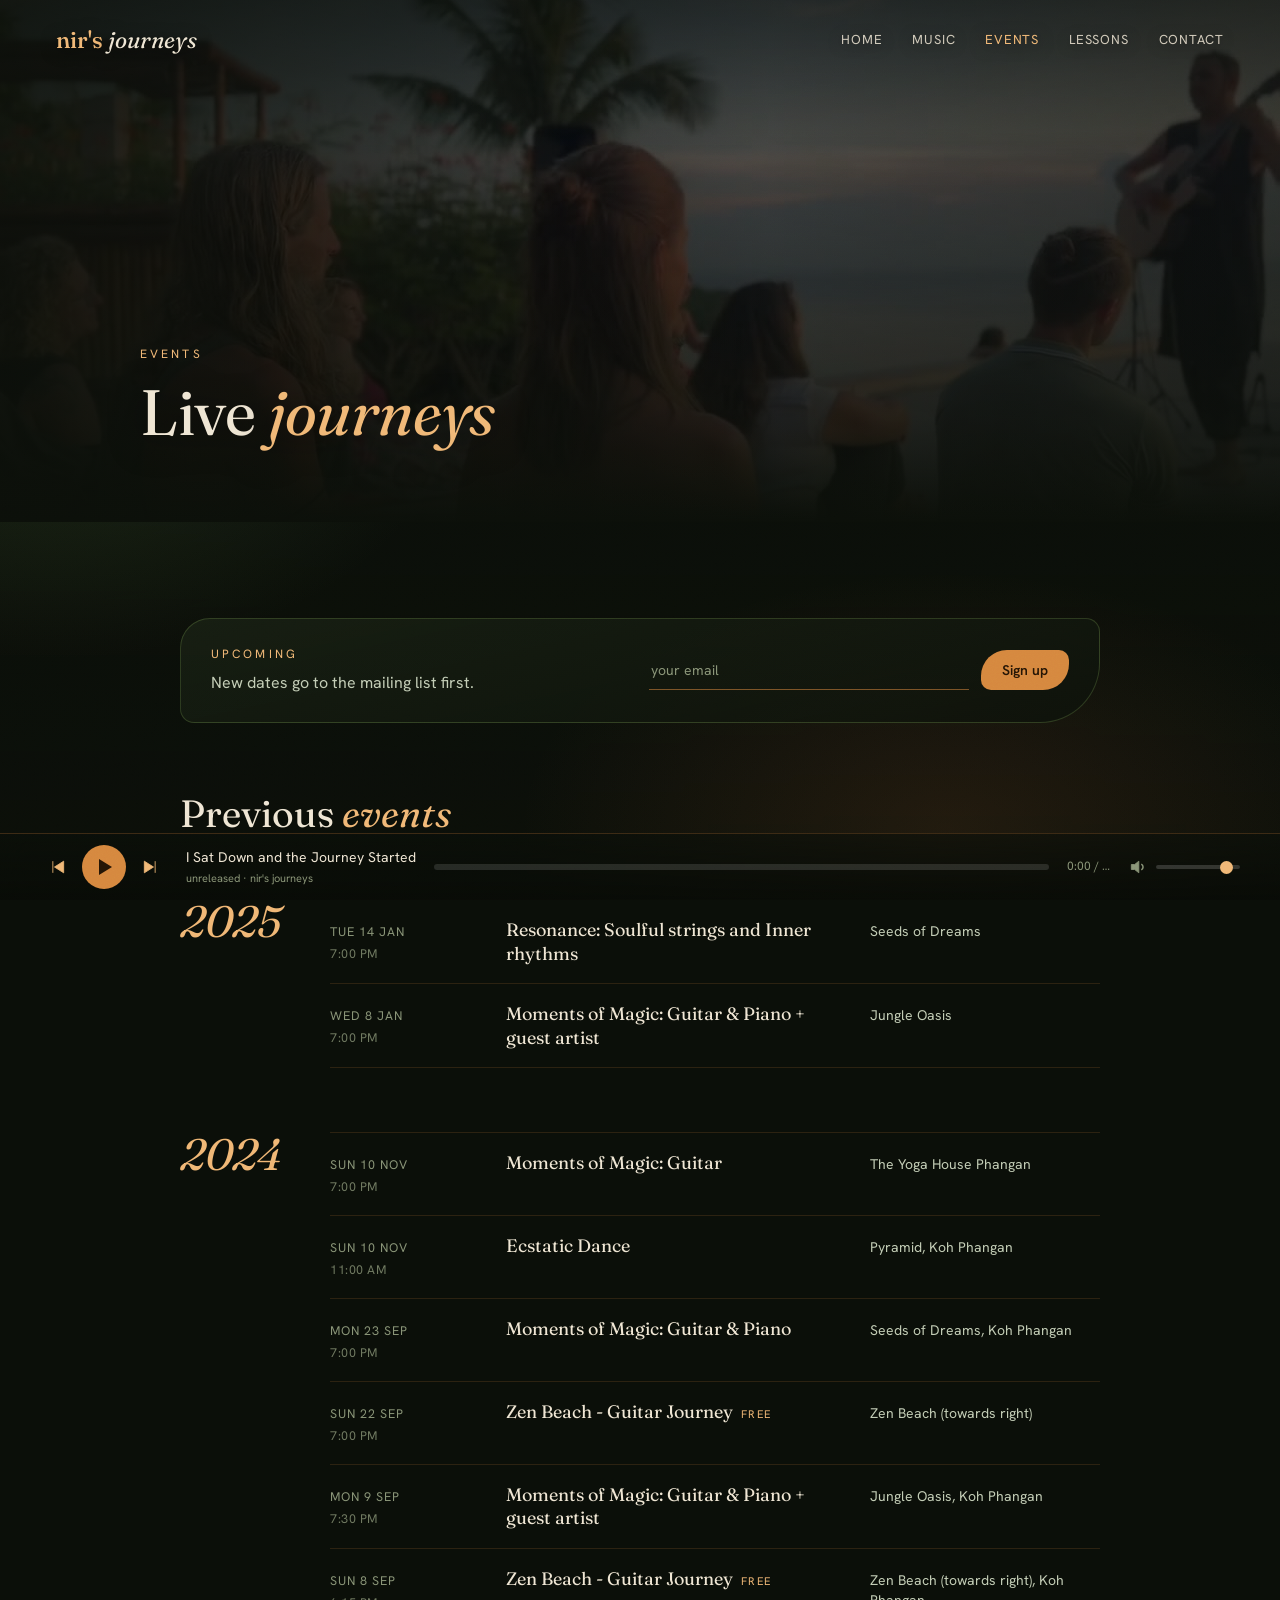
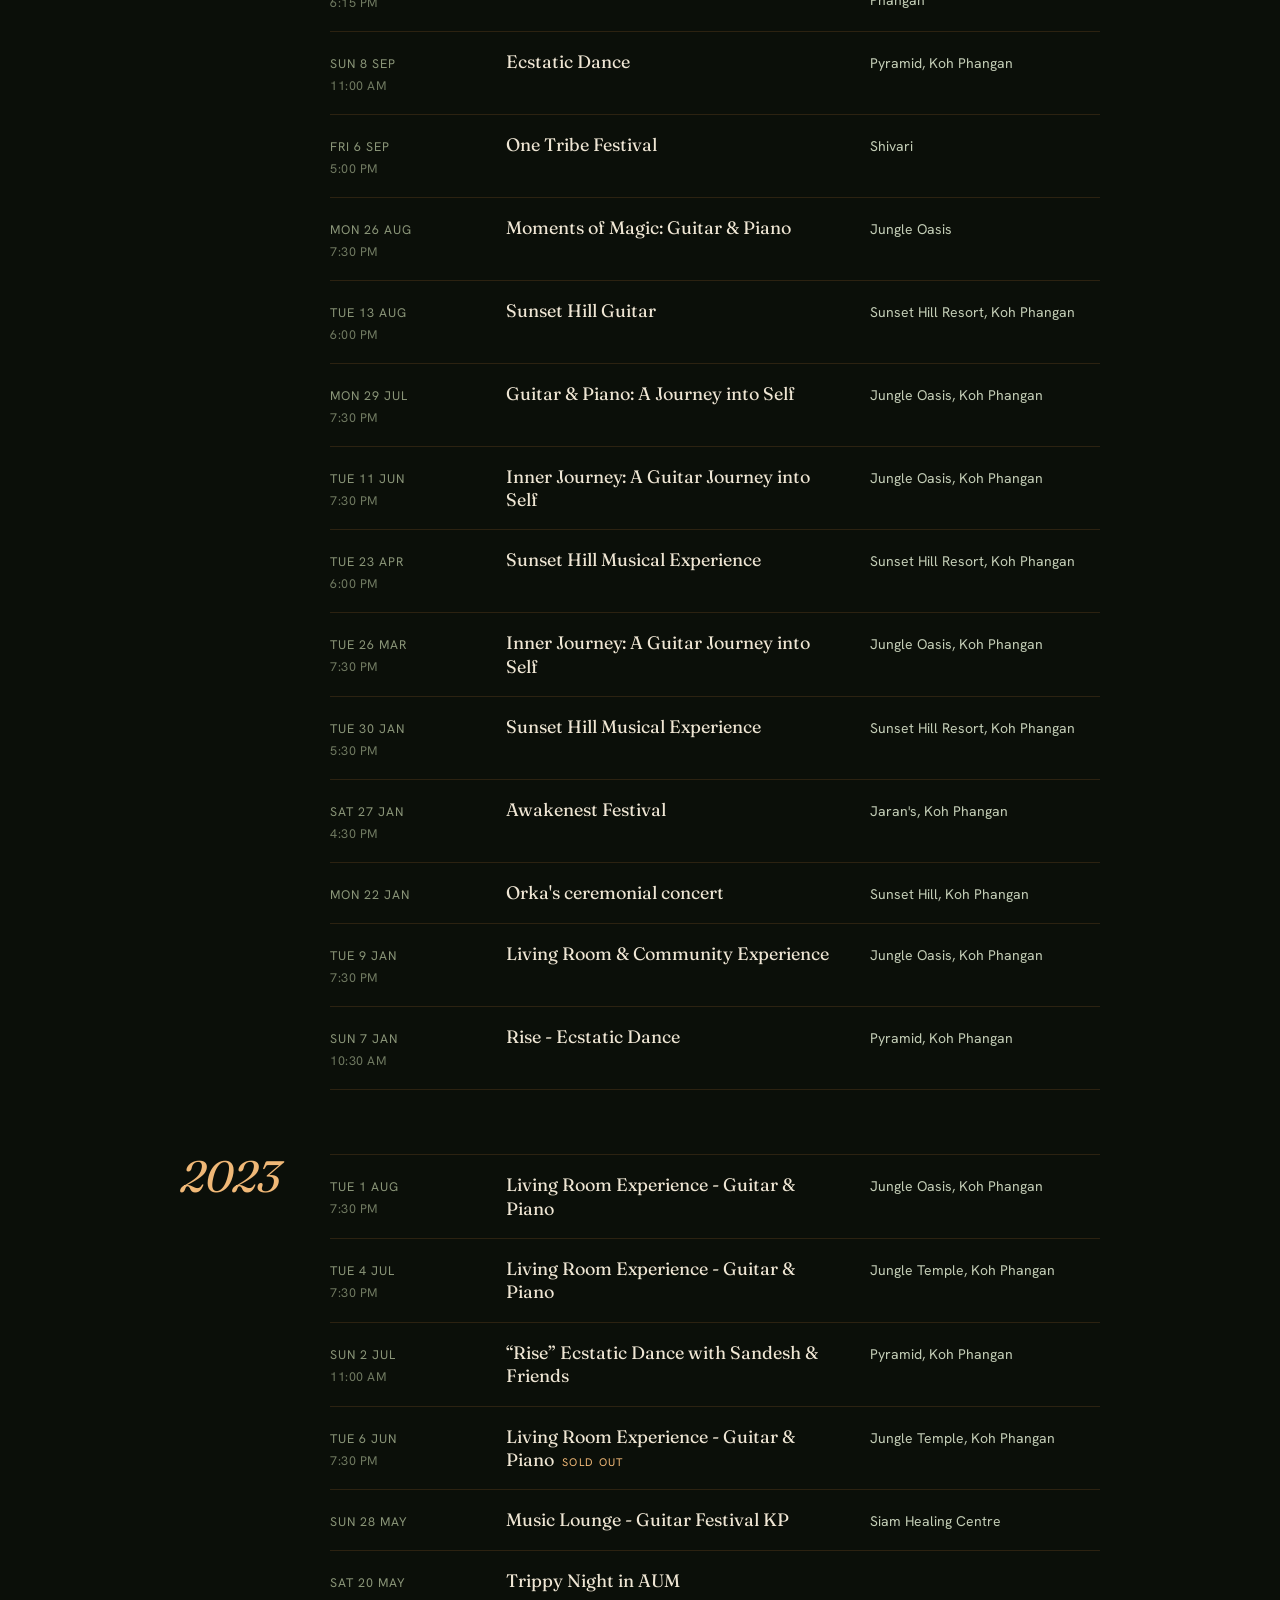
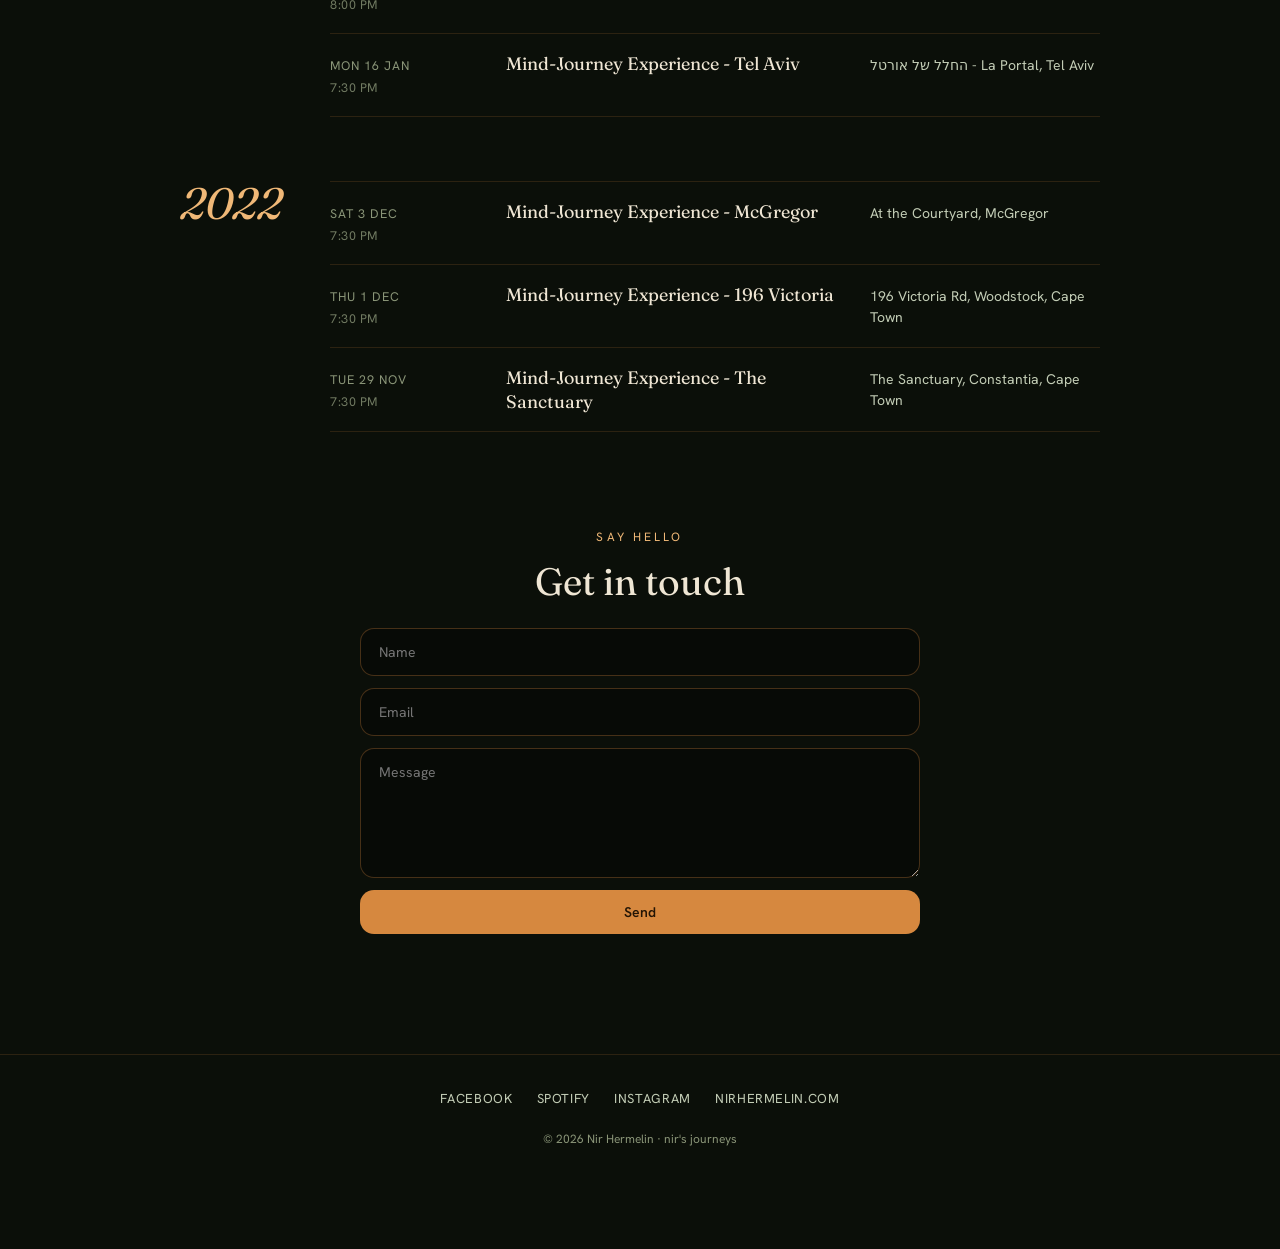
==== events.html @ 374eb26a "Add files via upload" ====
<!doctype html>
<html lang="en"><head>
<meta charset="utf-8">
<meta name="viewport" content="width=device-width,initial-scale=1">
<title>Events · nir's journeys</title>
<meta name="description" content="Live guitar journeys by Nir Hermelin: past shows on Koh Phangan, Tel Aviv and Cape Town.">
<link rel="preconnect" href="https://fonts.googleapis.com">
<link rel="preconnect" href="https://fonts.gstatic.com" crossorigin>
<link href="https://fonts.googleapis.com/css2?family=Fraunces:ital,opsz,wght@0,9..144,400;0,9..144,500;1,9..144,400;1,9..144,500&family=Hanken+Grotesk:wght@400;500;600&display=swap" rel="stylesheet">
<link rel="stylesheet" href="pages.css">
</head>
<body>
<div class="grain"></div>
<div class="bg"></div>
<div class="content">
<nav>
  <a class="brand" href="index.html"><b>nir's</b> journeys</a>
  <div class="links"><a href="index.html">Home</a><a href="index.html#about">Music</a><a href="events.html" aria-current="page">Events</a><a href="lessons.html">Lessons</a><a href="#contact">Contact</a></div>
</nav>

<header class="phead">
  <img src="hero-poster.jpg" alt="">
  <div class="in">
    <div class="klabel">Events</div>
    <h1>Live <em>journeys</em></h1>
  </div>
</header>

<main class="wrap">
  <section class="block" aria-label="Upcoming events">
    <!-- UPCOMING: when there is a new show, copy one of the "ev" rows below into here. -->
    <div class="upcoming">
      <div>
        <div class="klabel" style="margin:0">Upcoming</div>
        <p>New dates go to the mailing list first.</p>
      </div>
      <form onsubmit="this.querySelector('input').value='';alert('Thanks — this will connect to your email list next.');return false;">
        <input type="email" placeholder="your email" aria-label="Your email" required>
        <button class="btn" type="submit">Sign up</button>
      </form>
    </div>
  </section>

  <section class="block" aria-label="Previous events" style="padding-top:clamp(40px,6vw,70px)">
    <h2>Previous <em>events</em></h2>
  <div class="year"><h3>2025</h3>
    <div>
      <div class="ev"><time datetime="2025-01-14">Tue 14 Jan<span>7:00 pm</span></time><span class="t">Resonance: Soulful strings and Inner rhythms</span><span class="v">Seeds of Dreams</span></div>
      <div class="ev"><time datetime="2025-01-08">Wed 8 Jan<span>7:00 pm</span></time><span class="t">Moments of Magic: Guitar &amp; Piano + guest artist</span><span class="v">Jungle Oasis</span></div>
    </div>
  </div>
  <div class="year"><h3>2024</h3>
    <div>
      <div class="ev"><time datetime="2024-11-10">Sun 10 Nov<span>7:00 pm</span></time><span class="t">Moments of Magic: Guitar</span><span class="v">The Yoga House Phangan</span></div>
      <div class="ev"><time datetime="2024-11-10">Sun 10 Nov<span>11:00 am</span></time><span class="t">Ecstatic Dance</span><span class="v">Pyramid, Koh Phangan</span></div>
      <div class="ev"><time datetime="2024-09-23">Mon 23 Sep<span>7:00 pm</span></time><span class="t">Moments of Magic: Guitar &amp; Piano</span><span class="v">Seeds of Dreams, Koh Phangan</span></div>
      <div class="ev"><time datetime="2024-09-22">Sun 22 Sep<span>7:00 pm</span></time><span class="t">Zen Beach - Guitar Journey<small>Free</small></span><span class="v">Zen Beach (towards right)</span></div>
      <div class="ev"><time datetime="2024-09-09">Mon 9 Sep<span>7:30 pm</span></time><span class="t">Moments of Magic: Guitar &amp; Piano + guest artist</span><span class="v">Jungle Oasis, Koh Phangan</span></div>
      <div class="ev"><time datetime="2024-09-08">Sun 8 Sep<span>6:15 pm</span></time><span class="t">Zen Beach - Guitar Journey<small>Free</small></span><span class="v">Zen Beach (towards right), Koh Phangan</span></div>
      <div class="ev"><time datetime="2024-09-08">Sun 8 Sep<span>11:00 am</span></time><span class="t">Ecstatic Dance</span><span class="v">Pyramid, Koh Phangan</span></div>
      <div class="ev"><time datetime="2024-09-06">Fri 6 Sep<span>5:00 pm</span></time><span class="t">One Tribe Festival</span><span class="v">Shivari</span></div>
      <div class="ev"><time datetime="2024-08-26">Mon 26 Aug<span>7:30 pm</span></time><span class="t">Moments of Magic: Guitar &amp; Piano</span><span class="v">Jungle Oasis</span></div>
      <div class="ev"><time datetime="2024-08-13">Tue 13 Aug<span>6:00 pm</span></time><span class="t">Sunset Hill Guitar</span><span class="v">Sunset Hill Resort, Koh Phangan</span></div>
      <div class="ev"><time datetime="2024-07-29">Mon 29 Jul<span>7:30 pm</span></time><span class="t">Guitar &amp; Piano: A Journey into Self</span><span class="v">Jungle Oasis, Koh Phangan</span></div>
      <div class="ev"><time datetime="2024-06-11">Tue 11 Jun<span>7:30 pm</span></time><span class="t">Inner Journey: A Guitar Journey into Self</span><span class="v">Jungle Oasis, Koh Phangan</span></div>
      <div class="ev"><time datetime="2024-04-23">Tue 23 Apr<span>6:00 pm</span></time><span class="t">Sunset Hill Musical Experience</span><span class="v">Sunset Hill Resort, Koh Phangan</span></div>
      <div class="ev"><time datetime="2024-03-26">Tue 26 Mar<span>7:30 pm</span></time><span class="t">Inner Journey: A Guitar Journey into Self</span><span class="v">Jungle Oasis, Koh Phangan</span></div>
      <div class="ev"><time datetime="2024-01-30">Tue 30 Jan<span>5:30 pm</span></time><span class="t">Sunset Hill Musical Experience</span><span class="v">Sunset Hill Resort, Koh Phangan</span></div>
      <div class="ev"><time datetime="2024-01-27">Sat 27 Jan<span>4:30 pm</span></time><span class="t">Awakenest Festival</span><span class="v">Jaran&#x27;s, Koh Phangan</span></div>
      <div class="ev"><time datetime="2024-01-22">Mon 22 Jan</time><span class="t">Orka&#x27;s ceremonial concert</span><span class="v">Sunset Hill, Koh Phangan</span></div>
      <div class="ev"><time datetime="2024-01-09">Tue 9 Jan<span>7:30 pm</span></time><span class="t">Living Room &amp; Community Experience</span><span class="v">Jungle Oasis, Koh Phangan</span></div>
      <div class="ev"><time datetime="2024-01-07">Sun 7 Jan<span>10:30 am</span></time><span class="t">Rise - Ecstatic Dance</span><span class="v">Pyramid, Koh Phangan</span></div>
    </div>
  </div>
  <div class="year"><h3>2023</h3>
    <div>
      <div class="ev"><time datetime="2023-08-01">Tue 1 Aug<span>7:30 pm</span></time><span class="t">Living Room Experience - Guitar &amp; Piano</span><span class="v">Jungle Oasis, Koh Phangan</span></div>
      <div class="ev"><time datetime="2023-07-04">Tue 4 Jul<span>7:30 pm</span></time><span class="t">Living Room Experience - Guitar &amp; Piano</span><span class="v">Jungle Temple, Koh Phangan</span></div>
      <div class="ev"><time datetime="2023-07-02">Sun 2 Jul<span>11:00 am</span></time><span class="t">“Rise” Ecstatic Dance with Sandesh &amp; Friends</span><span class="v">Pyramid, Koh Phangan</span></div>
      <div class="ev"><time datetime="2023-06-06">Tue 6 Jun<span>7:30 pm</span></time><span class="t">Living Room Experience - Guitar &amp; Piano<small>Sold out</small></span><span class="v">Jungle Temple, Koh Phangan</span></div>
      <div class="ev"><time datetime="2023-05-28">Sun 28 May</time><span class="t">Music Lounge - Guitar Festival KP</span><span class="v">Siam Healing Centre</span></div>
      <div class="ev"><time datetime="2023-05-20">Sat 20 May<span>8:00 pm</span></time><span class="t">Trippy Night in AUM</span><span class="v"></span></div>
      <div class="ev"><time datetime="2023-01-16">Mon 16 Jan<span>7:30 pm</span></time><span class="t">Mind-Journey Experience - Tel Aviv</span><span class="v">החלל של אורטל - La Portal, Tel Aviv</span></div>
    </div>
  </div>
  <div class="year"><h3>2022</h3>
    <div>
      <div class="ev"><time datetime="2022-12-03">Sat 3 Dec<span>7:30 pm</span></time><span class="t">Mind-Journey Experience - McGregor</span><span class="v">At the Courtyard, McGregor</span></div>
      <div class="ev"><time datetime="2022-12-01">Thu 1 Dec<span>7:30 pm</span></time><span class="t">Mind-Journey Experience - 196 Victoria</span><span class="v">196 Victoria Rd, Woodstock, Cape Town</span></div>
      <div class="ev"><time datetime="2022-11-29">Tue 29 Nov<span>7:30 pm</span></time><span class="t">Mind-Journey Experience - The Sanctuary</span><span class="v">The Sanctuary, Constantia, Cape Town</span></div>
    </div>
  </div>
  </section>
</main>

<section class="wrap block csec" id="contact">
  <div class="klabel">Say hello</div>
  <h2>Get in touch</h2>
  <div class="contact">
    <input type="text" placeholder="Name" aria-label="Name">
    <input type="email" placeholder="Email" aria-label="Email">
    <textarea placeholder="Message" aria-label="Message"></textarea>
    <button class="btn" type="button" onclick="alert('Contact form will be wired up next.')">Send</button>
  </div>
</section>

<footer class="foot">
  <div class="social">
    <a href="https://www.facebook.com/NirHermelinMusic/" target="_blank" rel="noopener">Facebook</a>
    <a href="https://open.spotify.com/artist/1wNAIjBWoUrvRNqhwvleIJ" target="_blank" rel="noopener">Spotify</a>
    <a href="https://www.instagram.com/nir.music_mind.journey/" target="_blank" rel="noopener">Instagram</a>
    <a href="https://www.nirhermelin.com" target="_blank" rel="noopener">nirhermelin.com</a>
  </div>
  <div class="copy">© 2026 Nir Hermelin · nir's journeys</div>
</footer>
</div>
<script src="player.js"></script>
</body></html>
---- pages.css ----
/* nir's journeys — shared styles for the Events and Lessons pages */
:root{
  --bg:#0b0f09; --cream:#efe6d4; --mist:#c3cdb6; --muted:#8a9578;
  --amber:#d6883f; --amber-lt:#f0b877; --copper:#ad5f31; --moss:#7fa055;
  --line:rgba(214,136,63,.16);
  --serif:"Fraunces",Georgia,serif; --sans:"Hanken Grotesk",system-ui,sans-serif;
}
*{margin:0;padding:0;box-sizing:border-box}
html{scroll-behavior:smooth}
body{background:var(--bg);color:var(--cream);font-family:var(--sans);-webkit-font-smoothing:antialiased;overflow-x:hidden;line-height:1.6}
a{color:inherit;text-decoration:none}
.grain{position:fixed;inset:0;z-index:60;pointer-events:none;opacity:.06;mix-blend-mode:overlay;
  background-image:url("data:image/svg+xml,%3Csvg xmlns='http://www.w3.org/2000/svg' width='140' height='140'%3E%3Cfilter id='n'%3E%3CfeTurbulence type='fractalNoise' baseFrequency='0.9' numOctaves='2'/%3E%3C/filter%3E%3Crect width='100%25' height='100%25' filter='url(%23n)'/%3E%3C/svg%3E")}
.bg{position:fixed;inset:0;z-index:0;pointer-events:none;background:
  radial-gradient(46% 40% at 84% 2%,rgba(214,136,63,.18),transparent 60%),
  radial-gradient(50% 44% at 4% 46%,rgba(95,130,78,.2),transparent 62%),
  radial-gradient(54% 46% at 74% 92%,rgba(173,95,49,.14),transparent 62%),
  linear-gradient(180deg,rgba(11,15,9,.5),rgba(11,15,9,.94))}
.content{position:relative;z-index:5}

nav{display:flex;align-items:center;justify-content:space-between;gap:16px;padding:22px clamp(20px,5vw,56px);position:absolute;top:0;left:0;right:0;z-index:40}
.brand{font-family:var(--serif);font-style:italic;font-size:23px;color:var(--cream);text-shadow:0 2px 16px rgba(0,0,0,.7)}
.brand b{color:var(--amber-lt);font-style:normal;font-weight:500}
.links{display:flex;gap:clamp(14px,2.4vw,30px);font-size:13px;letter-spacing:.06em;text-transform:uppercase;text-shadow:0 2px 16px rgba(0,0,0,.7)}
.links a{opacity:.85;transition:.2s}.links a:hover,.links a[aria-current]{opacity:1;color:var(--amber-lt)}

/* page header band */
.phead{position:relative;min-height:58vh;display:flex;align-items:flex-end;padding:130px clamp(20px,5vw,64px) clamp(44px,6vw,80px);overflow:hidden}
.phead img{position:absolute;inset:0;width:100%;height:100%;object-fit:cover;object-position:50% 40%;filter:brightness(.42) saturate(1.05)}
.phead::after{content:"";position:absolute;inset:0;background:
  linear-gradient(90deg,rgba(11,15,9,.82),rgba(11,15,9,.25) 60%,rgba(11,15,9,.45)),
  linear-gradient(180deg,rgba(11,15,9,.5),transparent 30%,rgba(11,15,9,.6) 80%,var(--bg))}
.phead .in{position:relative;z-index:1;width:100%;max-width:1000px;margin:0 auto}
.klabel{font-size:12px;letter-spacing:.26em;text-transform:uppercase;color:var(--amber-lt);margin-bottom:14px}
h1{font-family:var(--serif);font-weight:400;font-size:clamp(34px,5.6vw,64px);line-height:1.04;letter-spacing:-.4px;max-width:16ch;text-shadow:0 4px 34px rgba(0,0,0,.7)}
h1 em{font-style:italic;color:var(--amber-lt)}
.lede{margin-top:22px;max-width:56ch;color:var(--mist);font-size:clamp(15px,1.6vw,17px)}

/* body column */
.wrap{max-width:1000px;margin:0 auto;padding:0 clamp(20px,5vw,40px)}
.block{padding-top:clamp(56px,8vw,96px)}
h2{font-family:var(--serif);font-weight:400;font-size:clamp(26px,3.6vw,38px);line-height:1.12}
h2 em{font-style:italic;color:var(--amber-lt)}
.block p{margin-top:16px;max-width:62ch;color:var(--mist)}
.btn{padding:12px 22px;border-radius:12px;font-size:14px;font-weight:600;cursor:pointer;border:1px solid transparent;background:var(--amber);color:#241505;font-family:inherit;transition:transform .15s,background .2s}
.btn:hover{background:var(--amber-lt);transform:translateY(-1px)}

/* leaf-dot lists */
.leaflist{list-style:none;margin-top:22px;display:grid;gap:12px;max-width:62ch}
.leaflist li{position:relative;padding-left:26px;color:var(--mist)}
.leaflist li::before{content:"";position:absolute;left:2px;top:.62em;width:11px;height:7px;border-radius:9px 1px 9px 1px;background:var(--moss);transform:rotate(-24deg);opacity:.9}
.leaflist b{color:var(--cream);font-weight:600}

/* contact */
.csec{text-align:center}
.csec h2{margin-top:4px}
.contact{max-width:560px;margin:24px auto 0;display:flex;flex-direction:column;gap:12px}
.contact input,.contact textarea{background:rgba(0,0,0,.3);border:1px solid rgba(214,136,63,.3);border-radius:14px;padding:14px 18px;color:var(--cream);font-size:14px;font-family:inherit;width:100%}
.contact input:focus,.contact textarea:focus{outline:0;border-color:var(--amber-lt)}
.contact textarea{min-height:130px;resize:vertical}.contact .btn{width:100%;border-radius:14px}
.foot{margin-top:clamp(70px,10vw,120px);border-top:1px solid var(--line);padding:34px clamp(20px,5vw,40px) 100px;text-align:center}
.social{display:flex;gap:24px;justify-content:center;font-size:13px;letter-spacing:.05em;text-transform:uppercase;color:var(--mist);flex-wrap:wrap}
.social a:hover{color:var(--amber-lt)}
.copy{margin-top:20px;color:var(--muted);font-size:12px}

/* ---------- Events ---------- */
.upcoming{display:flex;flex-wrap:wrap;align-items:center;justify-content:space-between;gap:20px 40px;padding:26px 30px;border:1px solid rgba(127,160,85,.28);border-radius:30px 14px 60px 14px;
  background:linear-gradient(168deg,rgba(30,40,24,.6),rgba(12,17,10,.8))}
.upcoming p{margin:6px 0 0;color:var(--mist);max-width:44ch}
.upcoming form{display:flex;gap:12px;flex:1 1 280px;max-width:420px}
.upcoming input{flex:1;min-width:0;background:transparent;border:0;border-bottom:1px solid rgba(214,136,63,.55);padding:8px 2px;color:var(--cream);font:inherit;font-size:14px}
.upcoming input:focus{outline:0;border-bottom-color:var(--amber-lt)}
.upcoming input::placeholder{color:var(--muted)}
.upcoming .btn{border-radius:26px 10px 26px 10px;padding:10px 20px}
.year{display:grid;grid-template-columns:120px 1fr;gap:10px 30px;padding-top:clamp(40px,6vw,64px)}
.year h3{font-family:var(--serif);font-style:italic;font-weight:400;font-size:clamp(30px,4vw,44px);color:var(--amber-lt);line-height:1;position:sticky;top:24px;align-self:start}
.ev{display:grid;grid-template-columns:150px 1fr minmax(160px,230px);gap:6px 26px;padding:18px 0;border-bottom:1px solid var(--line);align-items:baseline}
.ev:first-child{border-top:1px solid var(--line)}
.ev time{font-size:12.5px;letter-spacing:.08em;text-transform:uppercase;color:var(--muted);font-variant-numeric:tabular-nums}
.ev time span{display:block;letter-spacing:.04em;opacity:.8;margin-top:2px}
.ev .t{font-family:var(--serif);font-size:18px;line-height:1.3;color:var(--cream)}
.ev .t small{font-family:var(--sans);font-size:11px;letter-spacing:.12em;text-transform:uppercase;color:var(--amber-lt);margin-left:8px;white-space:nowrap}
.ev .v{font-size:14px;color:var(--mist);line-height:1.45}
@media(max-width:820px){
  .year{grid-template-columns:1fr}
  .year h3{position:static}
  .ev{grid-template-columns:1fr;gap:4px}
}

/* ---------- Lessons ---------- */
.goal{margin-top:clamp(40px,6vw,64px);padding:clamp(26px,4vw,40px);border-left:2px solid var(--amber);background:linear-gradient(90deg,rgba(214,136,63,.08),transparent 70%);border-radius:0 18px 18px 0;
  font-family:var(--serif);font-size:clamp(19px,2.4vw,26px);line-height:1.4;color:var(--cream);max-width:34ch;box-sizing:content-box}
.incl{margin-top:26px;display:grid;grid-template-columns:repeat(auto-fit,minmax(210px,1fr));gap:16px}
.card{padding:24px 22px;border:1px solid rgba(127,160,85,.26);border-radius:24px 10px 46px 10px;background:linear-gradient(168deg,rgba(30,40,24,.55),rgba(12,17,10,.75))}
.card h3{font-family:var(--serif);font-weight:400;font-size:19px;color:var(--amber-lt);line-height:1.25}
.card p{margin-top:8px;font-size:14px;color:var(--mist)}
.quote{margin:clamp(60px,9vw,110px) auto 0;text-align:center;font-family:var(--serif);font-style:italic;font-size:clamp(24px,3.6vw,38px);line-height:1.3;max-width:22ch}
.quote span{color:var(--amber-lt)}
.faq{margin-top:22px;max-width:760px}
.faq details{border-bottom:1px solid var(--line)}
.faq details:first-child{border-top:1px solid var(--line)}
.faq summary{list-style:none;cursor:pointer;display:flex;justify-content:space-between;gap:20px;align-items:center;padding:18px 0;font-size:16px;color:var(--cream)}
.faq summary::-webkit-details-marker{display:none}
.faq summary::after{content:"+";font-family:var(--serif);font-size:24px;line-height:1;color:var(--amber-lt);transition:transform .2s}
.faq details[open] summary::after{transform:rotate(45deg)}
.faq details p{margin:0 0 20px;color:var(--mist);max-width:62ch}
@media(max-width:680px){.links{gap:12px;font-size:11px}.brand{font-size:20px}nav{flex-direction:column;align-items:flex-start;gap:10px}}
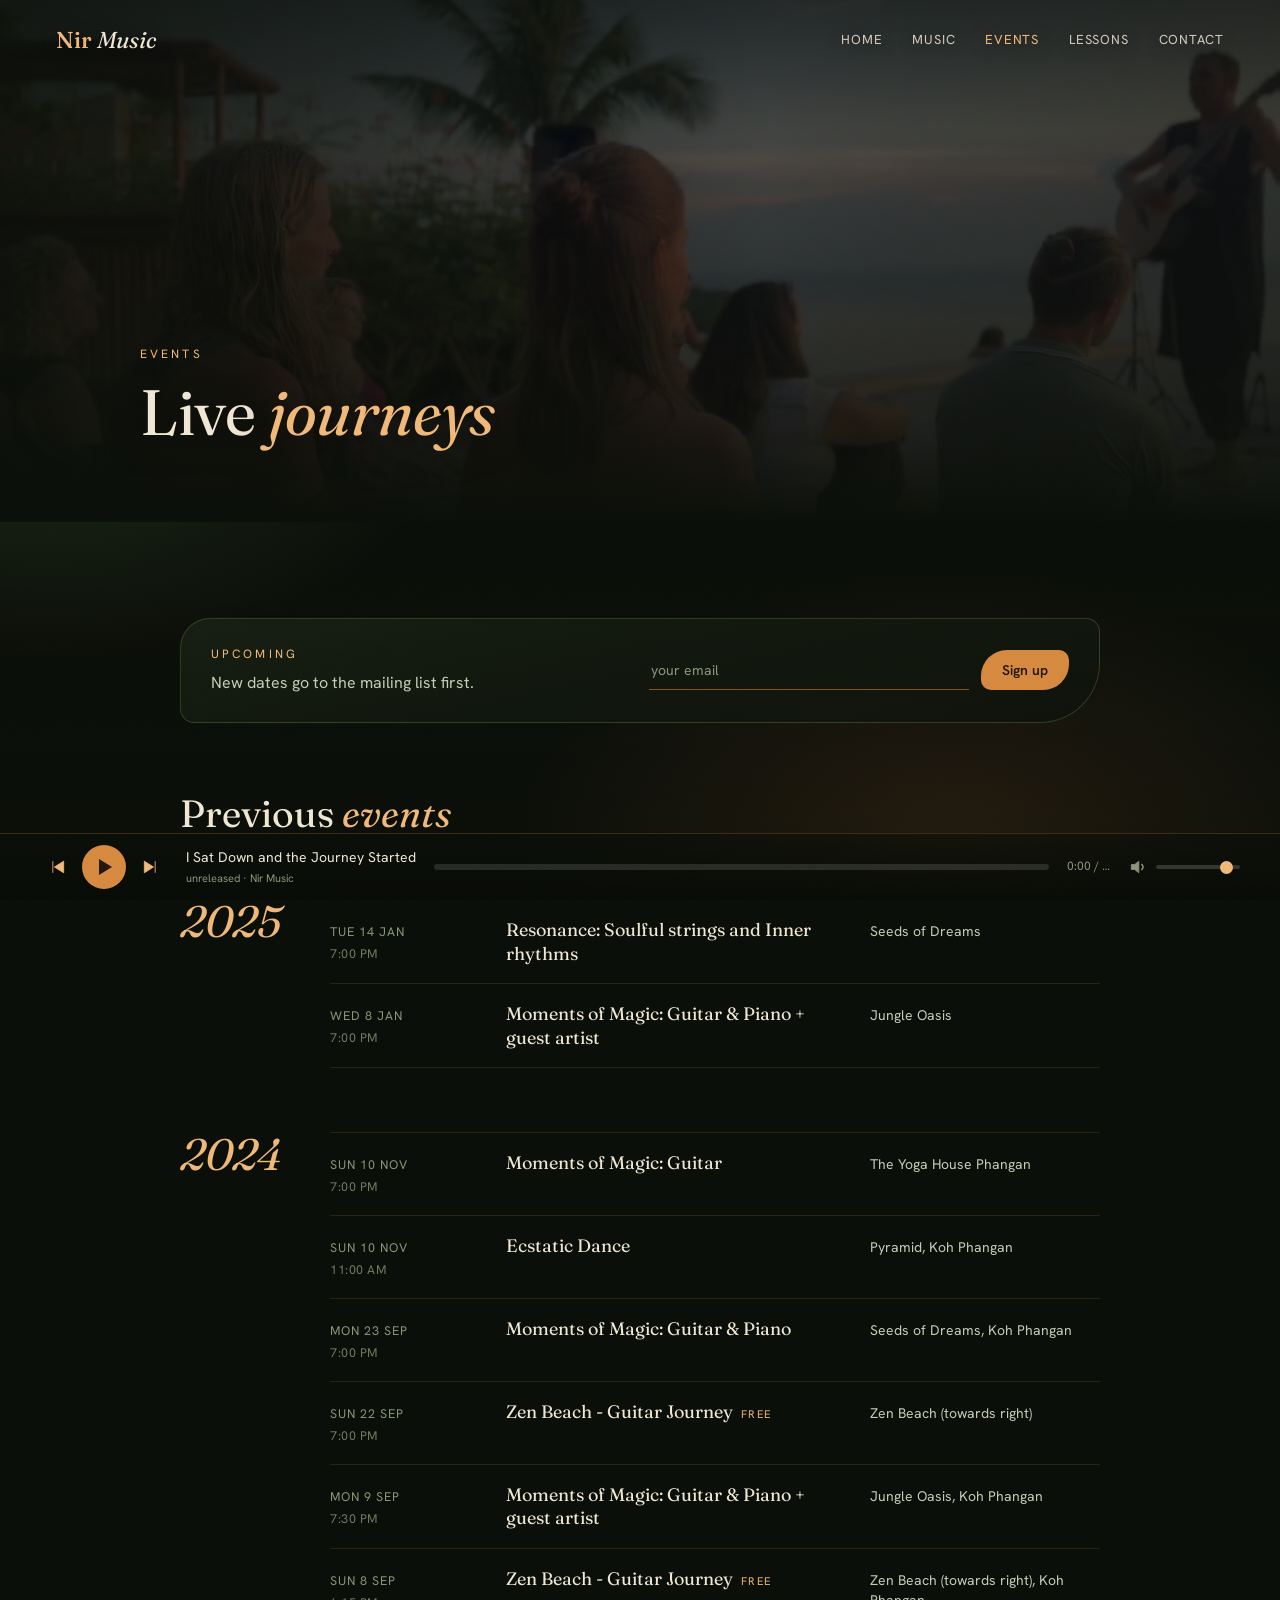
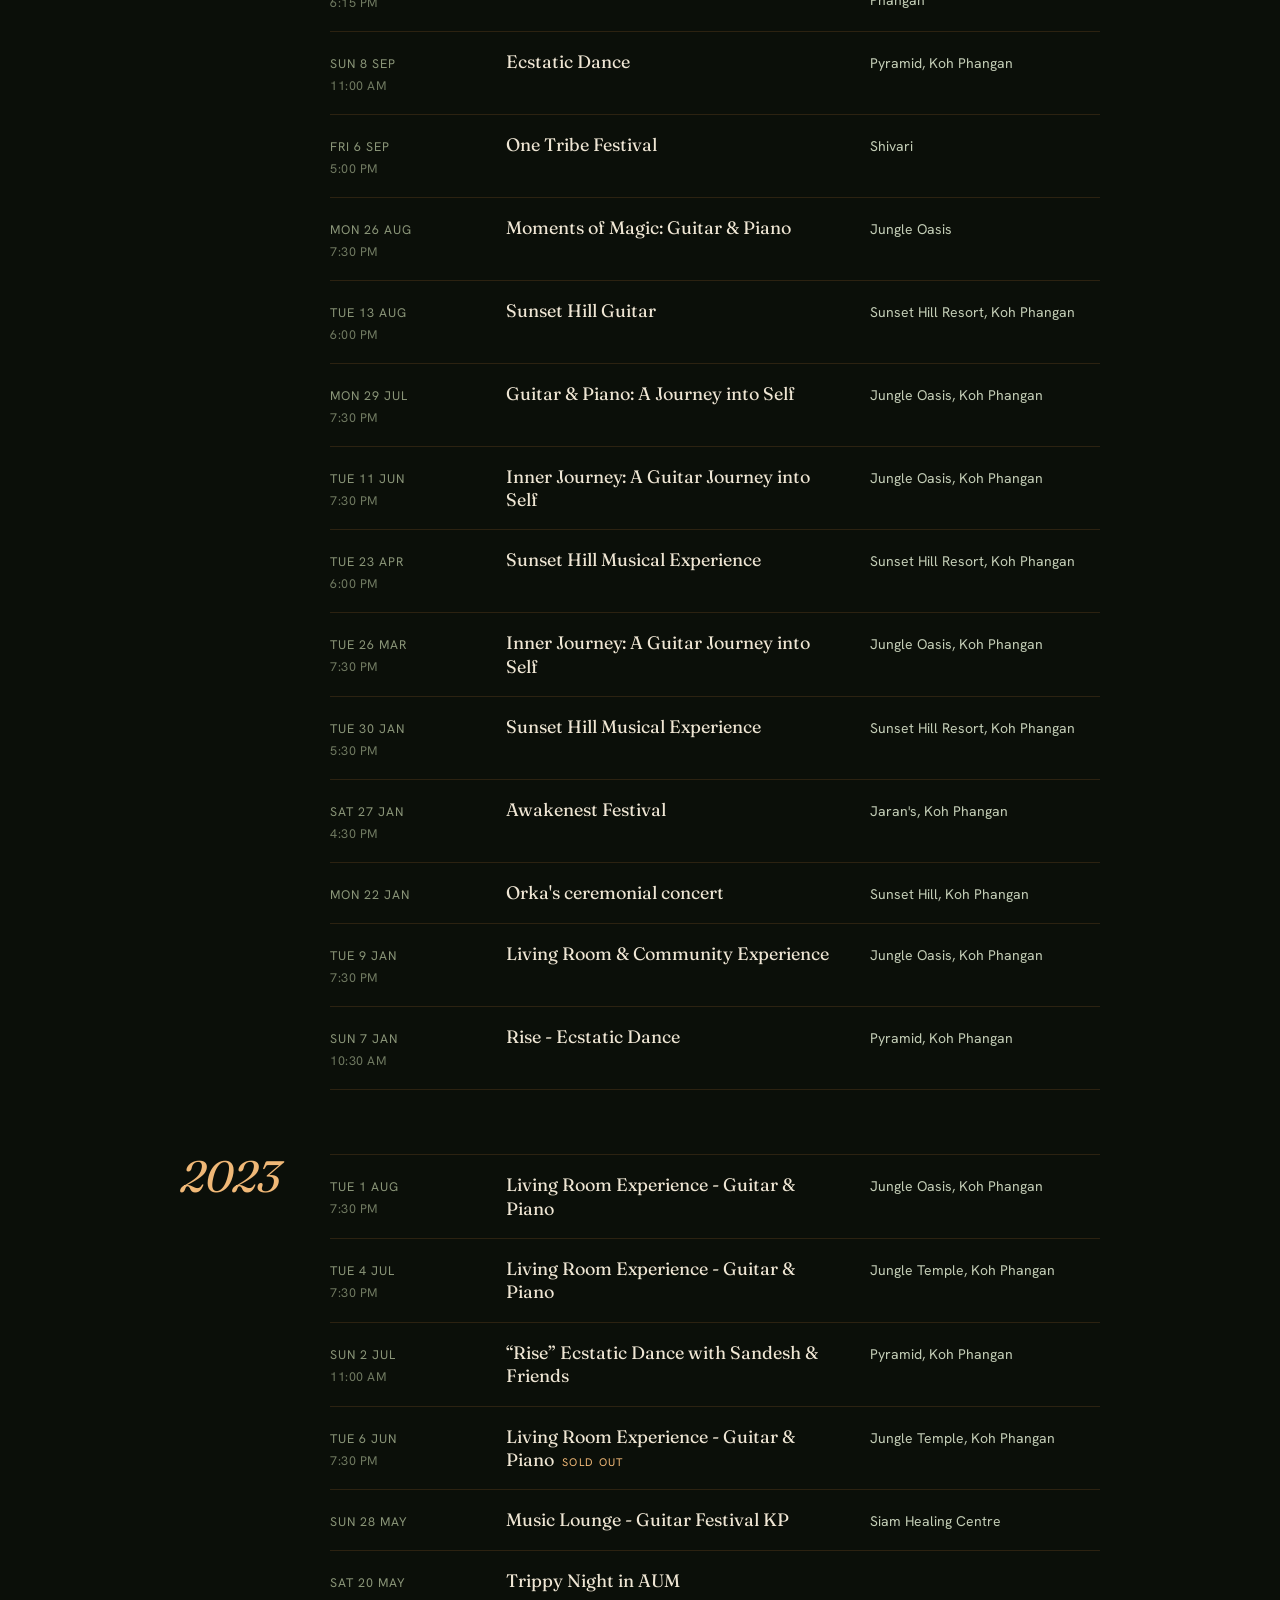
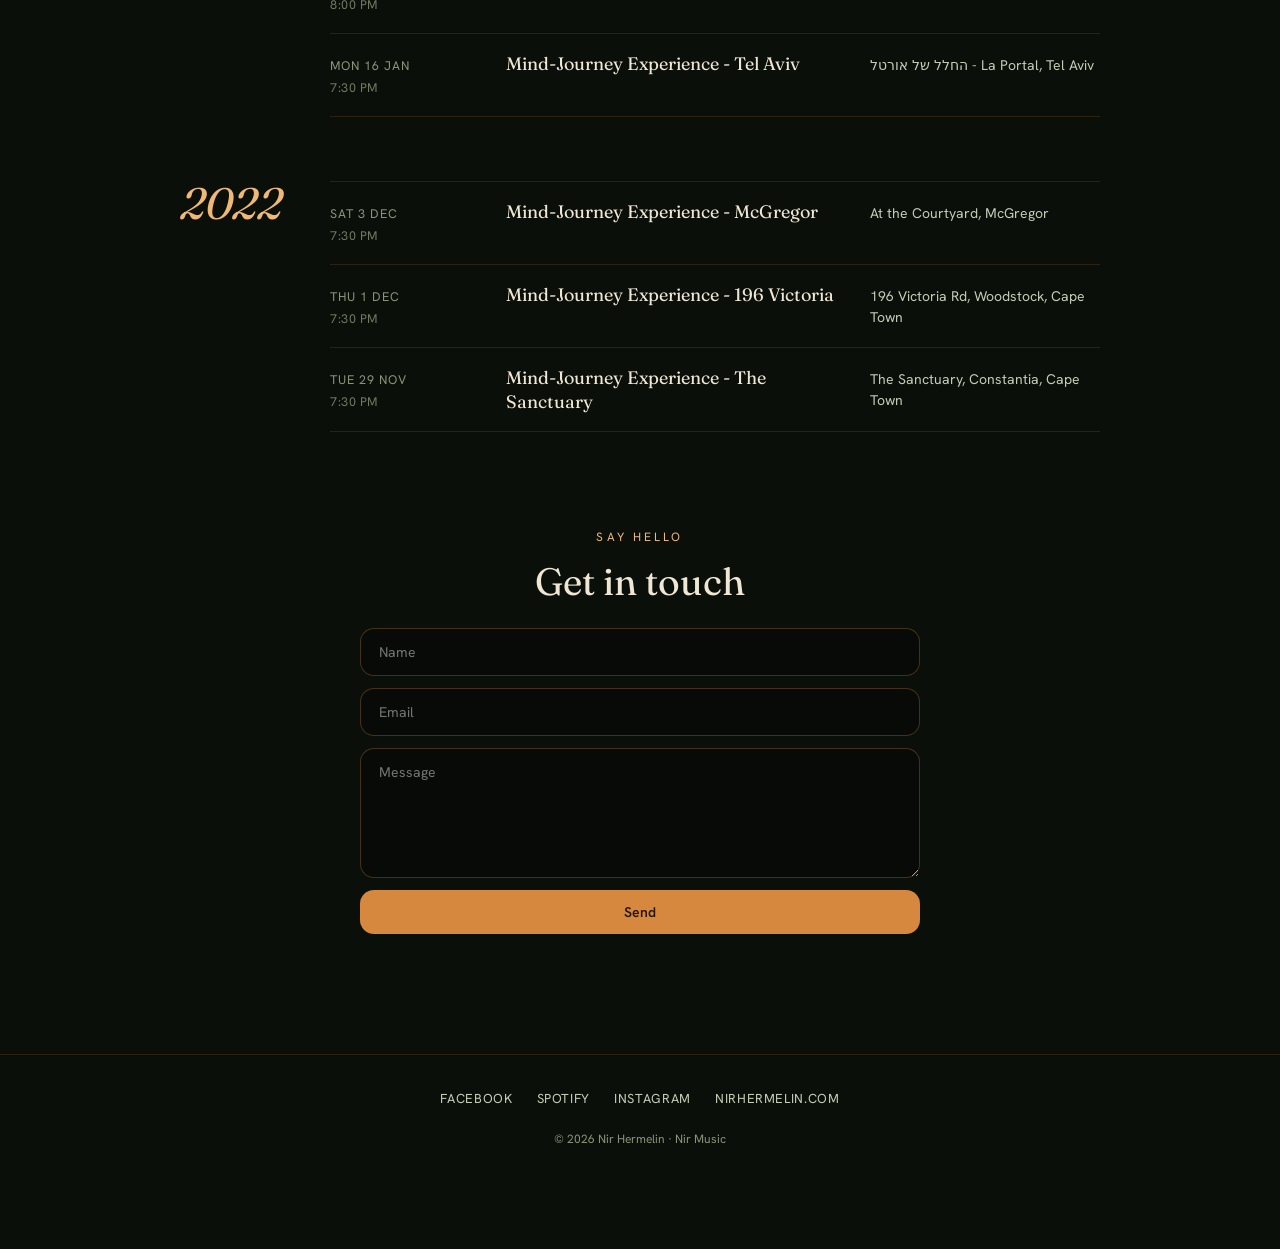
==== commit f520e252: "Rename to Nir Music, add player MP3s, fading hero lines, smaller Bandcamp - Brand renamed from "nir'" ====
--- a/events.html
+++ b/events.html
@@ -2,7 +2,7 @@
 <html lang="en"><head>
 <meta charset="utf-8">
 <meta name="viewport" content="width=device-width,initial-scale=1">
-<title>Events · nir's journeys</title>
+<title>Events · Nir Music</title>
 <meta name="description" content="Live guitar journeys by Nir Hermelin: past shows on Koh Phangan, Tel Aviv and Cape Town.">
 <link rel="preconnect" href="https://fonts.googleapis.com">
 <link rel="preconnect" href="https://fonts.gstatic.com" crossorigin>
@@ -14,7 +14,7 @@
 <div class="bg"></div>
 <div class="content">
 <nav>
-  <a class="brand" href="index.html"><b>nir's</b> journeys</a>
+  <a class="brand" href="index.html"><b>Nir</b> Music</a>
   <div class="links"><a href="index.html">Home</a><a href="index.html#about">Music</a><a href="events.html" aria-current="page">Events</a><a href="lessons.html">Lessons</a><a href="#contact">Contact</a></div>
 </nav>
 
@@ -111,7 +111,7 @@
     <a href="https://www.instagram.com/nir.music_mind.journey/" target="_blank" rel="noopener">Instagram</a>
     <a href="https://www.nirhermelin.com" target="_blank" rel="noopener">nirhermelin.com</a>
   </div>
-  <div class="copy">© 2026 Nir Hermelin · nir's journeys</div>
+  <div class="copy">© 2026 Nir Hermelin · Nir Music</div>
 </footer>
 </div>
 <script src="player.js"></script>
--- a/pages.css
+++ b/pages.css
@@ -1,4 +1,4 @@
-/* nir's journeys — shared styles for the Events and Lessons pages */
+/* Nir Music — shared styles for the Events and Lessons pages */
 :root{
   --bg:#0b0f09; --cream:#efe6d4; --mist:#c3cdb6; --muted:#8a9578;
   --amber:#d6883f; --amber-lt:#f0b877; --copper:#ad5f31; --moss:#7fa055;
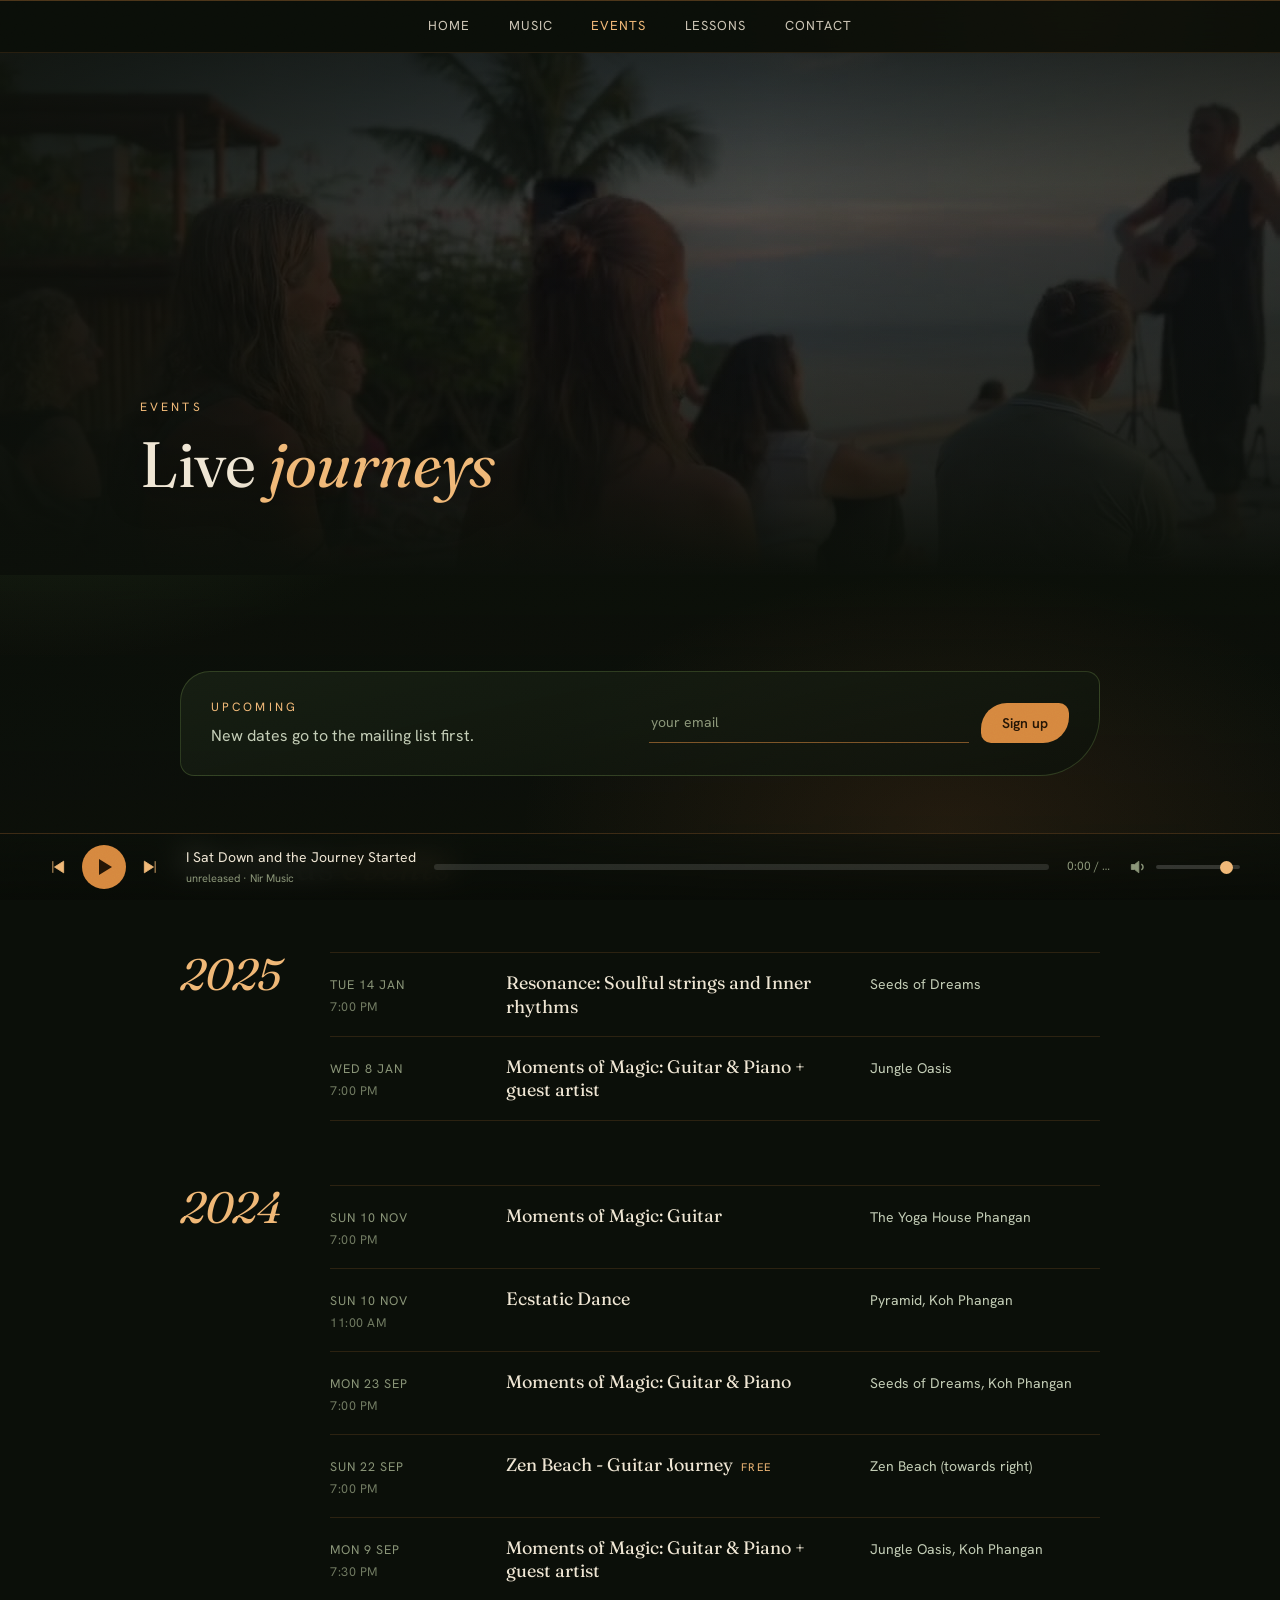
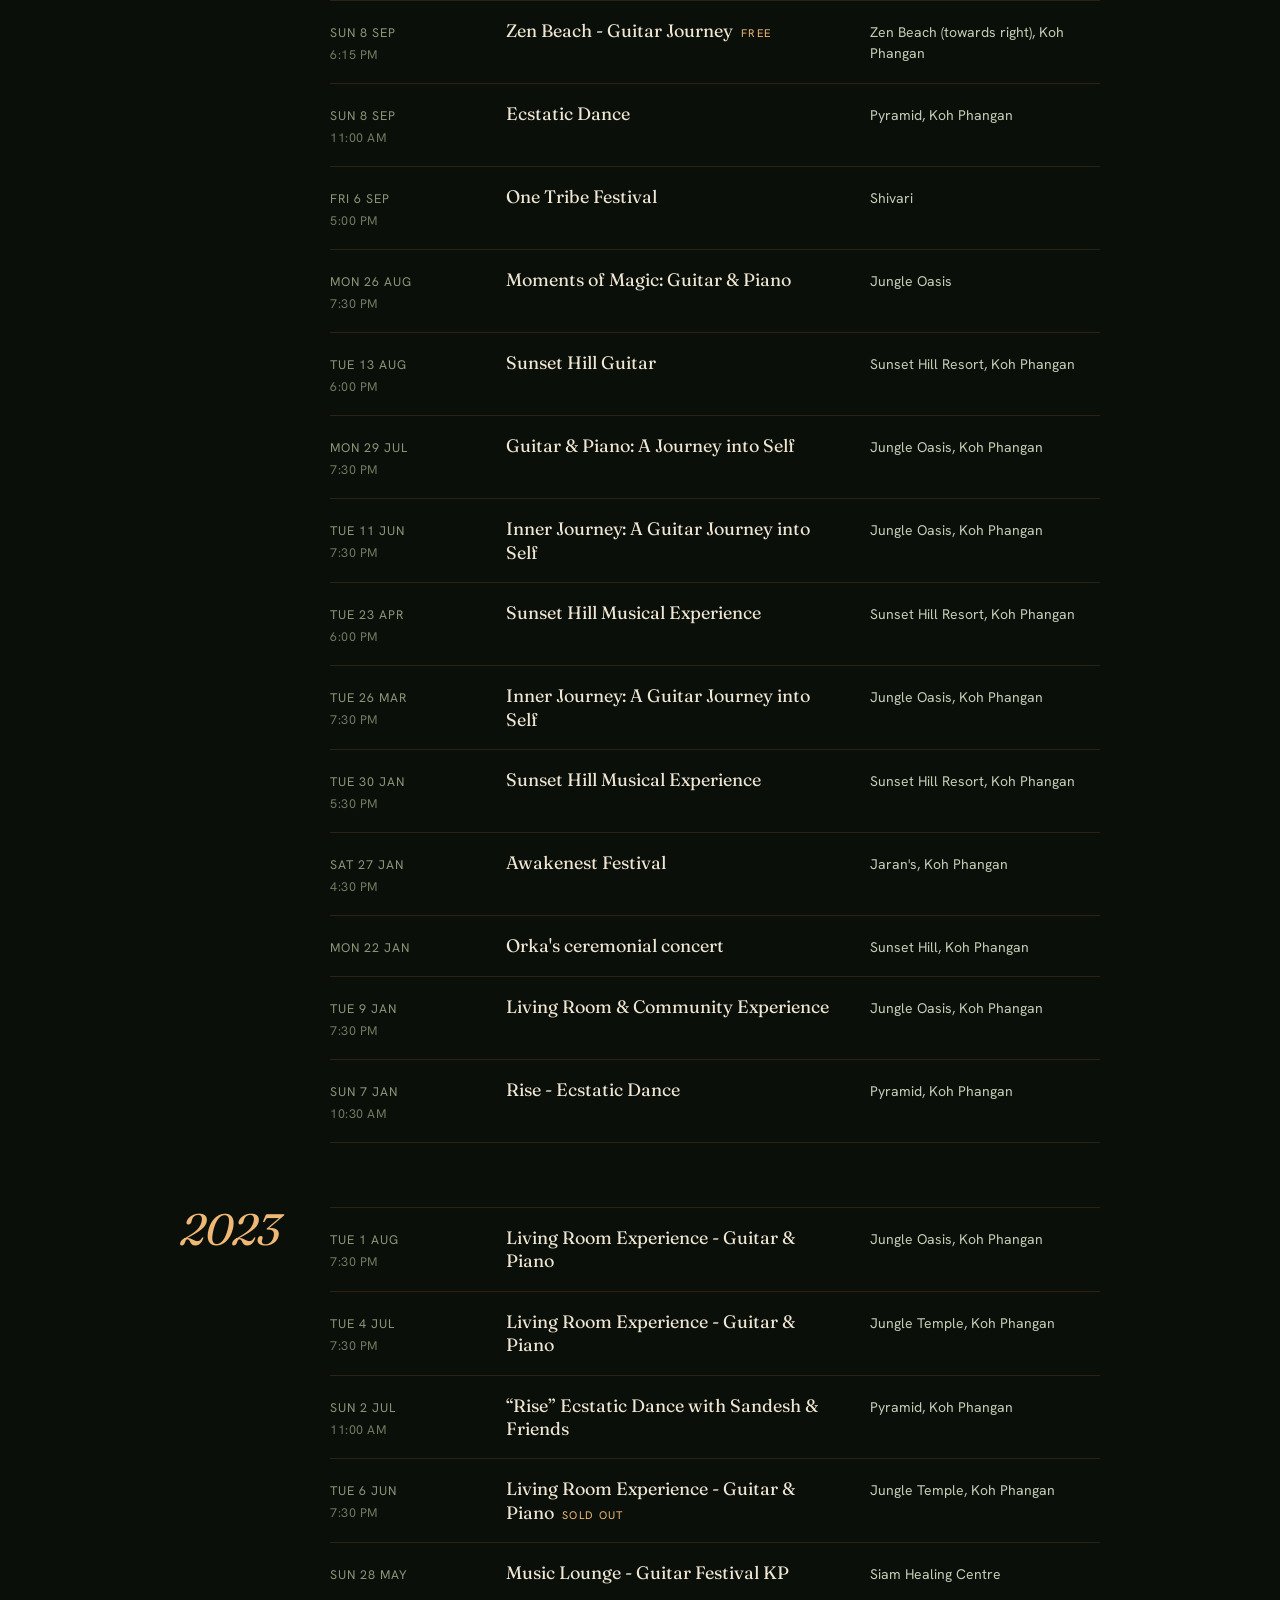
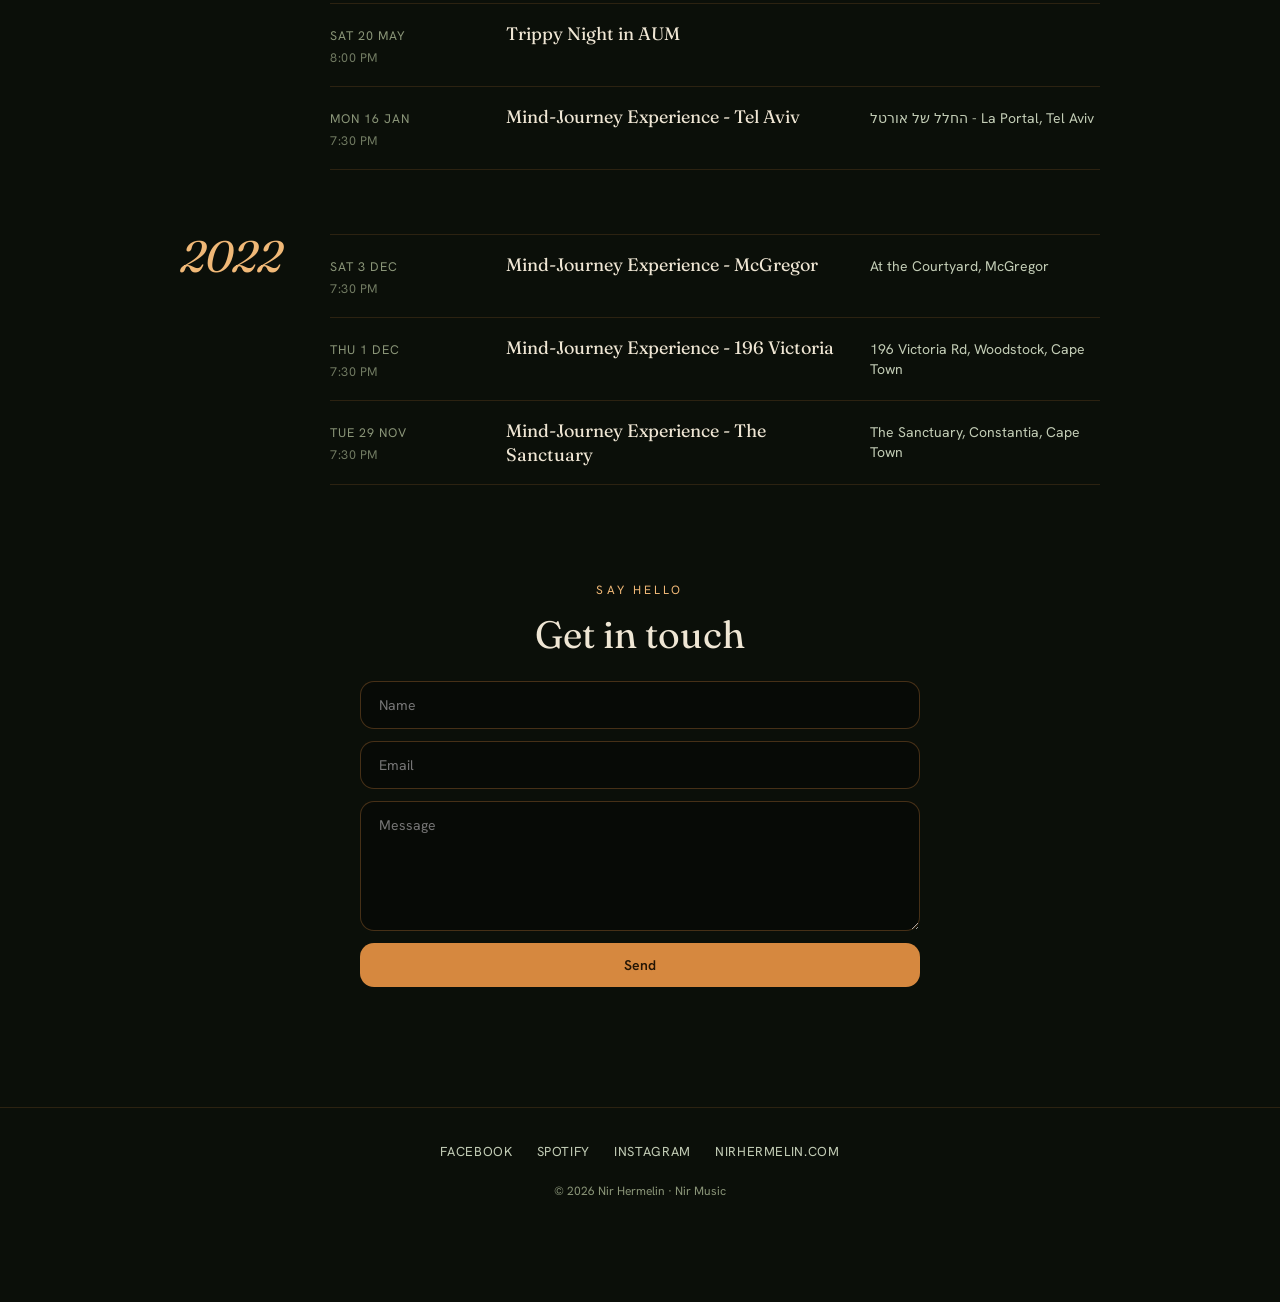
==== commit f99d2d69: "Sticky menu under the hero, bright hero video, ampersand favicon - Menu moved below the hero (above " ====
--- a/events.html
+++ b/events.html
@@ -4,6 +4,9 @@
 <meta name="viewport" content="width=device-width,initial-scale=1">
 <title>Events · Nir Music</title>
 <meta name="description" content="Live guitar journeys by Nir Hermelin: past shows on Koh Phangan, Tel Aviv and Cape Town.">
+<link rel="icon" href="favicon.svg" type="image/svg+xml">
+<link rel="icon" href="favicon.ico" sizes="any">
+<link rel="apple-touch-icon" href="apple-touch-icon.png">
 <link rel="preconnect" href="https://fonts.googleapis.com">
 <link rel="preconnect" href="https://fonts.gstatic.com" crossorigin>
 <link href="https://fonts.googleapis.com/css2?family=Fraunces:ital,opsz,wght@0,9..144,400;0,9..144,500;1,9..144,400;1,9..144,500&family=Hanken+Grotesk:wght@400;500;600&display=swap" rel="stylesheet">
@@ -14,7 +17,6 @@
 <div class="bg"></div>
 <div class="content">
 <nav>
-  <a class="brand" href="index.html"><b>Nir</b> Music</a>
   <div class="links"><a href="index.html">Home</a><a href="index.html#about">Music</a><a href="events.html" aria-current="page">Events</a><a href="lessons.html">Lessons</a><a href="#contact">Contact</a></div>
 </nav>
 
--- a/pages.css
+++ b/pages.css
@@ -18,14 +18,14 @@
   linear-gradient(180deg,rgba(11,15,9,.5),rgba(11,15,9,.94))}
 .content{position:relative;z-index:5}
 
-nav{display:flex;align-items:center;justify-content:space-between;gap:16px;padding:22px clamp(20px,5vw,56px);position:absolute;top:0;left:0;right:0;z-index:40}
-.brand{font-family:var(--serif);font-style:italic;font-size:23px;color:var(--cream);text-shadow:0 2px 16px rgba(0,0,0,.7)}
-.brand b{color:var(--amber-lt);font-style:normal;font-weight:500}
-.links{display:flex;gap:clamp(14px,2.4vw,30px);font-size:13px;letter-spacing:.06em;text-transform:uppercase;text-shadow:0 2px 16px rgba(0,0,0,.7)}
+nav{position:sticky;top:0;z-index:45;display:flex;justify-content:center;padding:15px clamp(16px,5vw,56px);
+  background:rgba(11,15,9,.86);-webkit-backdrop-filter:blur(12px);backdrop-filter:blur(12px);
+  border-top:1px solid rgba(214,136,63,.32);border-bottom:1px solid rgba(214,136,63,.14)}
+.links{display:flex;flex-wrap:wrap;justify-content:center;gap:6px clamp(18px,3vw,40px);font-size:13px;letter-spacing:.08em;text-transform:uppercase;color:var(--cream)}
 .links a{opacity:.85;transition:.2s}.links a:hover,.links a[aria-current]{opacity:1;color:var(--amber-lt)}
 
 /* page header band */
-.phead{position:relative;min-height:58vh;display:flex;align-items:flex-end;padding:130px clamp(20px,5vw,64px) clamp(44px,6vw,80px);overflow:hidden}
+.phead{position:relative;min-height:58vh;display:flex;align-items:flex-end;padding:90px clamp(20px,5vw,64px) clamp(44px,6vw,80px);overflow:hidden}
 .phead img{position:absolute;inset:0;width:100%;height:100%;object-fit:cover;object-position:50% 40%;filter:brightness(.42) saturate(1.05)}
 .phead::after{content:"";position:absolute;inset:0;background:
   linear-gradient(90deg,rgba(11,15,9,.82),rgba(11,15,9,.25) 60%,rgba(11,15,9,.45)),
@@ -104,4 +104,4 @@
 .faq summary::after{content:"+";font-family:var(--serif);font-size:24px;line-height:1;color:var(--amber-lt);transition:transform .2s}
 .faq details[open] summary::after{transform:rotate(45deg)}
 .faq details p{margin:0 0 20px;color:var(--mist);max-width:62ch}
-@media(max-width:680px){.links{gap:12px;font-size:11px}.brand{font-size:20px}nav{flex-direction:column;align-items:flex-start;gap:10px}}
+@media(max-width:680px){.links{gap:12px;font-size:11px}}
